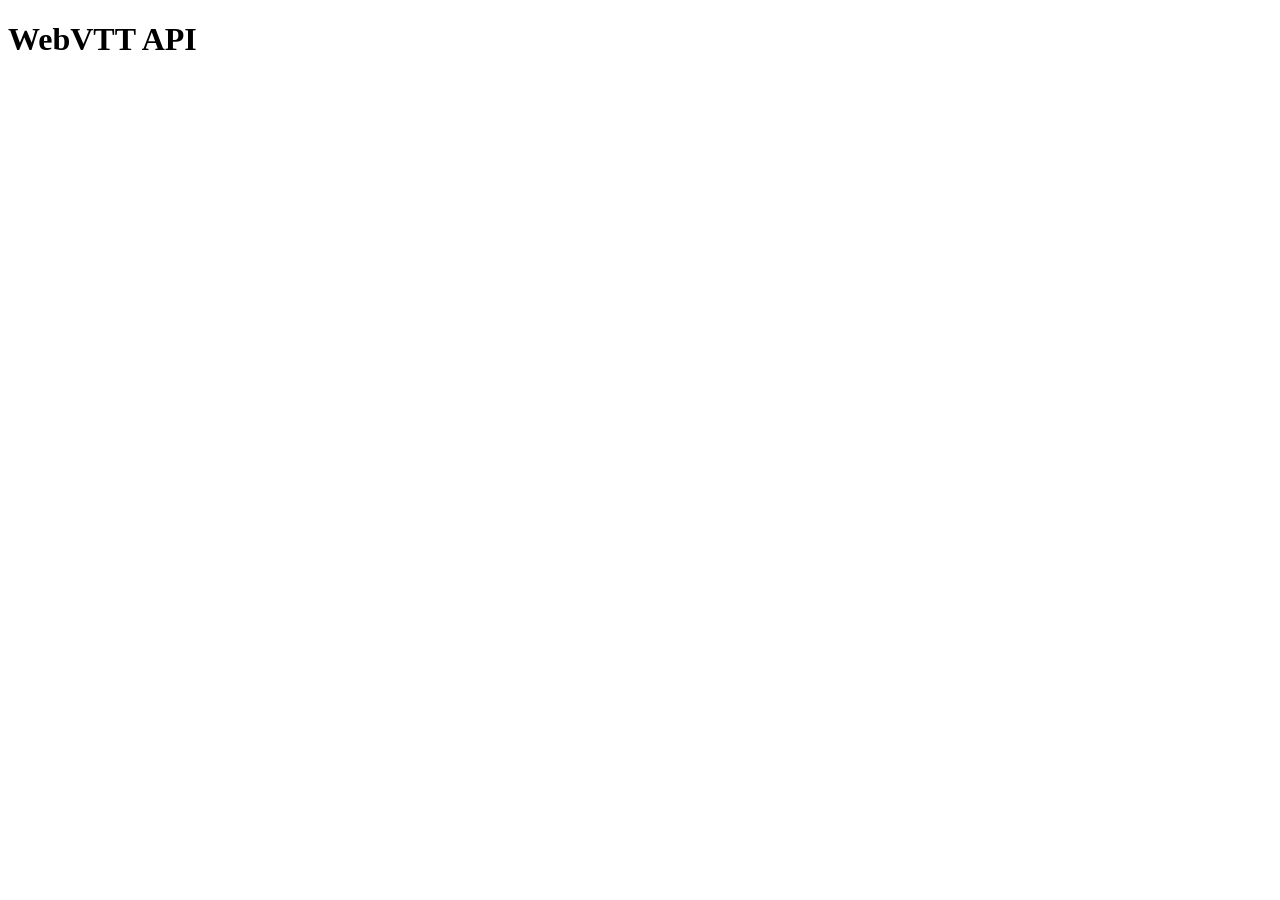
==== WebSharper.WebVTT.Sample/wwwroot/index.html @ 135d1406 "Init commit" ====
﻿<!DOCTYPE html>
<html lang="en">
<head>
    <title>WebVTT API Example</title>
    <meta charset="utf-8" />
    <meta name="viewport" content="width=device-width, initial-scale=1.0" />
    <link rel="stylesheet" type="text/css" href="Content/WebSharper.WebVTT.Sample.css" />
    <style>
        /* Don't show the not-yet-loaded templates */
        [ws-template], [ws-children-template] { display: none; }
    </style>
    <script type="module" src="Content/WebSharper.WebVTT.Sample.head.js"></script>
</head>
<body>
    <h1>WebVTT API</h1>
    <div id="main" ws-children-template="Main">
        <div ws-onafterrender="init">
            <video id="video" controls width="600">
                <source src="sample.mp4" type="video/mp4">
            </video>

            <p><strong>Current Subtitle:</strong> <span id="currentCaption">${Subtitles}</span></p>
        </div>
    </div>
    <script type="module" src="Content/WebSharper.WebVTT.Sample.min.js"></script>
</body>
</html>
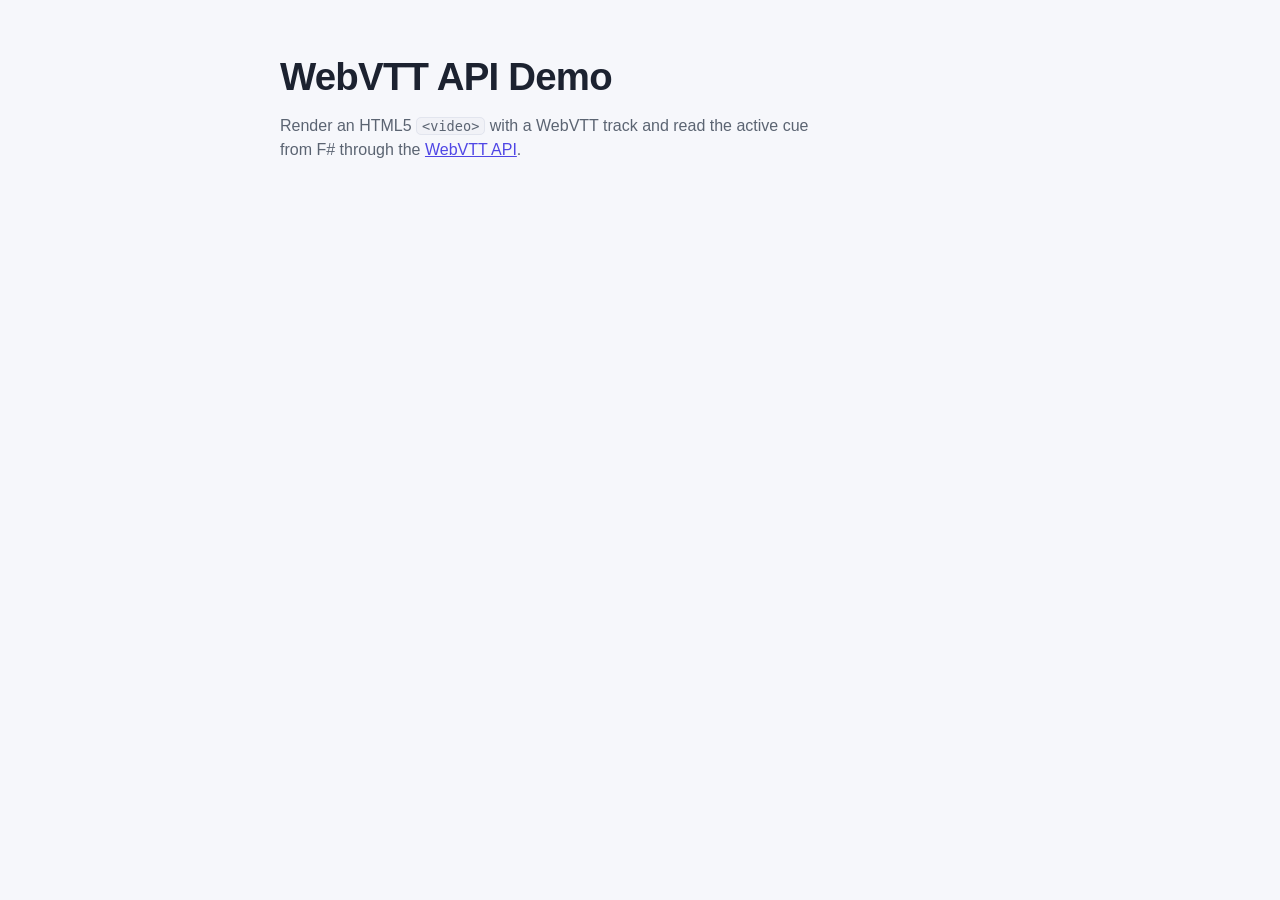
==== commit 5cfac79a: "Modernize WebVTT binding on the WebSharper 10 line - Paketify the binding and sample; pin WebSharper" ====
--- a/WebSharper.WebVTT.Sample/wwwroot/index.html
+++ b/WebSharper.WebVTT.Sample/wwwroot/index.html
@@ -1,10 +1,12 @@
 ﻿<!DOCTYPE html>
 <html lang="en">
 <head>
-    <title>WebVTT API Example</title>
+    <title>WebSharper WebVTT API Demo</title>
     <meta charset="utf-8" />
     <meta name="viewport" content="width=device-width, initial-scale=1.0" />
+    <link rel="icon" href="data:image/svg+xml,%3Csvg xmlns='http://www.w3.org/2000/svg' viewBox='0 0 16 16'%3E%3Crect width='16' height='16' rx='3' fill='%234f46e5'/%3E%3Crect x='2.5' y='4' width='11' height='8' rx='1.5' fill='white'/%3E%3Cpath d='M5 9h6v1.4H5z' fill='%234f46e5'/%3E%3C/svg%3E" />
     <link rel="stylesheet" type="text/css" href="Content/WebSharper.WebVTT.Sample.css" />
+    <link rel="stylesheet" type="text/css" href="site.css" />
     <style>
         /* Don't show the not-yet-loaded templates */
         [ws-template], [ws-children-template] { display: none; }
@@ -12,16 +14,40 @@
     <script type="module" src="Content/WebSharper.WebVTT.Sample.head.js"></script>
 </head>
 <body>
-    <h1>WebVTT API</h1>
-    <div id="main" ws-children-template="Main">
-        <div ws-onafterrender="init">
-            <video id="video" controls width="600">
-                <source src="sample.mp4" type="video/mp4">
-            </video>
+    <main class="page">
+        <header class="hero">
+            <h1>WebVTT API Demo</h1>
+            <p class="lede">
+                Render an HTML5 <code>&lt;video&gt;</code> with a WebVTT track and read the active cue
+                from F# through the
+                <a href="https://developer.mozilla.org/en-US/docs/Web/API/WebVTT_API" target="_blank" rel="noreferrer">WebVTT API</a>.
+            </p>
+        </header>
 
-            <p><strong>Current Subtitle:</strong> <span id="currentCaption">${Subtitles}</span></p>
+        <div id="main" ws-children-template="Main">
+            <section class="card">
+                <h2>Video with subtitles</h2>
+                <p class="hint">The <code>&lt;track&gt;</code> element is attached from F# and driven through <code>TextTrack</code>.</p>
+                <video class="player" controls width="600" ws-attr="VideoAttrs">
+                    <source src="sample.mp4" type="video/mp4" />
+                </video>
+            </section>
+
+            <section class="card">
+                <h2>Active cue</h2>
+                <p class="hint">Updated by the track's <code>cuechange</code> event through <code>TextTrack.oncuechange</code>.</p>
+                <p class="caption" role="status">${caption}</p>
+                <dl class="facts">
+                    <div class="fact"><dt>Text tracks</dt><dd>${trackCount}</dd></div>
+                    <div class="fact"><dt>Status</dt><dd>${trackStatus}</dd></div>
+                </dl>
+                <div class="actions">
+                    <button class="btn btn-primary" ws-onclick="playCue">Play the programmatic cue</button>
+                </div>
+                <p class="event">${lastEvent}</p>
+            </section>
         </div>
-    </div>
+    </main>
     <script type="module" src="Content/WebSharper.WebVTT.Sample.min.js"></script>
 </body>
-</html>+</html>
--- a/WebSharper.WebVTT.Sample/wwwroot/site.css
+++ b/WebSharper.WebVTT.Sample/wwwroot/site.css
@@ -0,0 +1,179 @@
+:root {
+  color-scheme: light dark;
+  --bg: #f6f7fb;
+  --surface: #ffffff;
+  --border: #e2e5ee;
+  --text: #1c2230;
+  --muted: #5b6472;
+  --primary: #4f46e5;
+  --primary-hover: #4338ca;
+  --primary-text: #ffffff;
+  --code-bg: #f1f2f7;
+  --shadow: 0 1px 2px rgba(16, 24, 40, 0.06), 0 8px 24px rgba(16, 24, 40, 0.06);
+}
+
+@media (prefers-color-scheme: dark) {
+  :root {
+    --bg: #0f1420;
+    --surface: #171d2b;
+    --border: #2a3348;
+    --text: #e7eaf2;
+    --muted: #9aa4b8;
+    --primary: #7c74f5;
+    --primary-hover: #918bff;
+    --primary-text: #0f1420;
+    --code-bg: #101725;
+    --shadow: 0 1px 2px rgba(0, 0, 0, 0.4), 0 12px 32px rgba(0, 0, 0, 0.35);
+  }
+}
+
+* {
+  box-sizing: border-box;
+}
+
+body {
+  margin: 0;
+  background: var(--bg);
+  color: var(--text);
+  font-family: -apple-system, BlinkMacSystemFont, "Segoe UI", Roboto, Helvetica, Arial, sans-serif;
+  font-size: 16px;
+  line-height: 1.5;
+  -webkit-font-smoothing: antialiased;
+}
+
+.page {
+  max-width: 760px;
+  margin: 0 auto;
+  padding: 48px 20px 64px;
+}
+
+.hero h1 {
+  margin: 0 0 8px;
+  font-size: clamp(1.8rem, 4vw, 2.4rem);
+  letter-spacing: -0.02em;
+}
+
+.hero .lede {
+  margin: 0 0 32px;
+  color: var(--muted);
+  max-width: 60ch;
+}
+
+.hero a {
+  color: var(--primary);
+}
+
+.card {
+  background: var(--surface);
+  border: 1px solid var(--border);
+  border-radius: 14px;
+  padding: 22px;
+  margin-bottom: 20px;
+  box-shadow: var(--shadow);
+}
+
+.card h2 {
+  margin: 0 0 6px;
+  font-size: 1.1rem;
+}
+
+.card .hint {
+  margin: 0 0 14px;
+  color: var(--muted);
+  font-size: 0.9rem;
+}
+
+.player {
+  display: block;
+  width: 100%;
+  max-width: 600px;
+  border-radius: 10px;
+  background: #000;
+}
+
+.caption {
+  margin: 0 0 16px;
+  padding: 14px 16px;
+  min-height: 52px;
+  display: flex;
+  align-items: center;
+  background: var(--code-bg);
+  border: 1px solid var(--border);
+  border-radius: 10px;
+  font-size: 1.05rem;
+  font-weight: 600;
+}
+
+.facts {
+  margin: 0;
+  display: grid;
+  gap: 6px;
+}
+
+.fact {
+  display: flex;
+  gap: 10px;
+}
+
+.fact dt {
+  min-width: 110px;
+  color: var(--muted);
+}
+
+.fact dd {
+  margin: 0;
+}
+
+.actions {
+  display: flex;
+  flex-wrap: wrap;
+  gap: 10px;
+  margin-top: 16px;
+}
+
+.btn {
+  appearance: none;
+  border: 1px solid var(--border);
+  background: var(--surface);
+  color: var(--text);
+  padding: 9px 18px;
+  border-radius: 10px;
+  font: inherit;
+  font-weight: 600;
+  cursor: pointer;
+  transition: background-color 120ms ease, border-color 120ms ease, transform 120ms ease;
+}
+
+.btn:hover {
+  border-color: var(--primary);
+}
+
+.btn:active {
+  transform: translateY(1px);
+}
+
+.btn-primary {
+  background: var(--primary);
+  border-color: var(--primary);
+  color: var(--primary-text);
+}
+
+.btn-primary:hover {
+  background: var(--primary-hover);
+  border-color: var(--primary-hover);
+}
+
+.event {
+  margin: 14px 0 0;
+  color: var(--muted);
+  font-size: 0.85rem;
+  font-style: italic;
+}
+
+code {
+  background: var(--code-bg);
+  border: 1px solid var(--border);
+  border-radius: 5px;
+  padding: 0 5px;
+  font-size: 0.85em;
+}
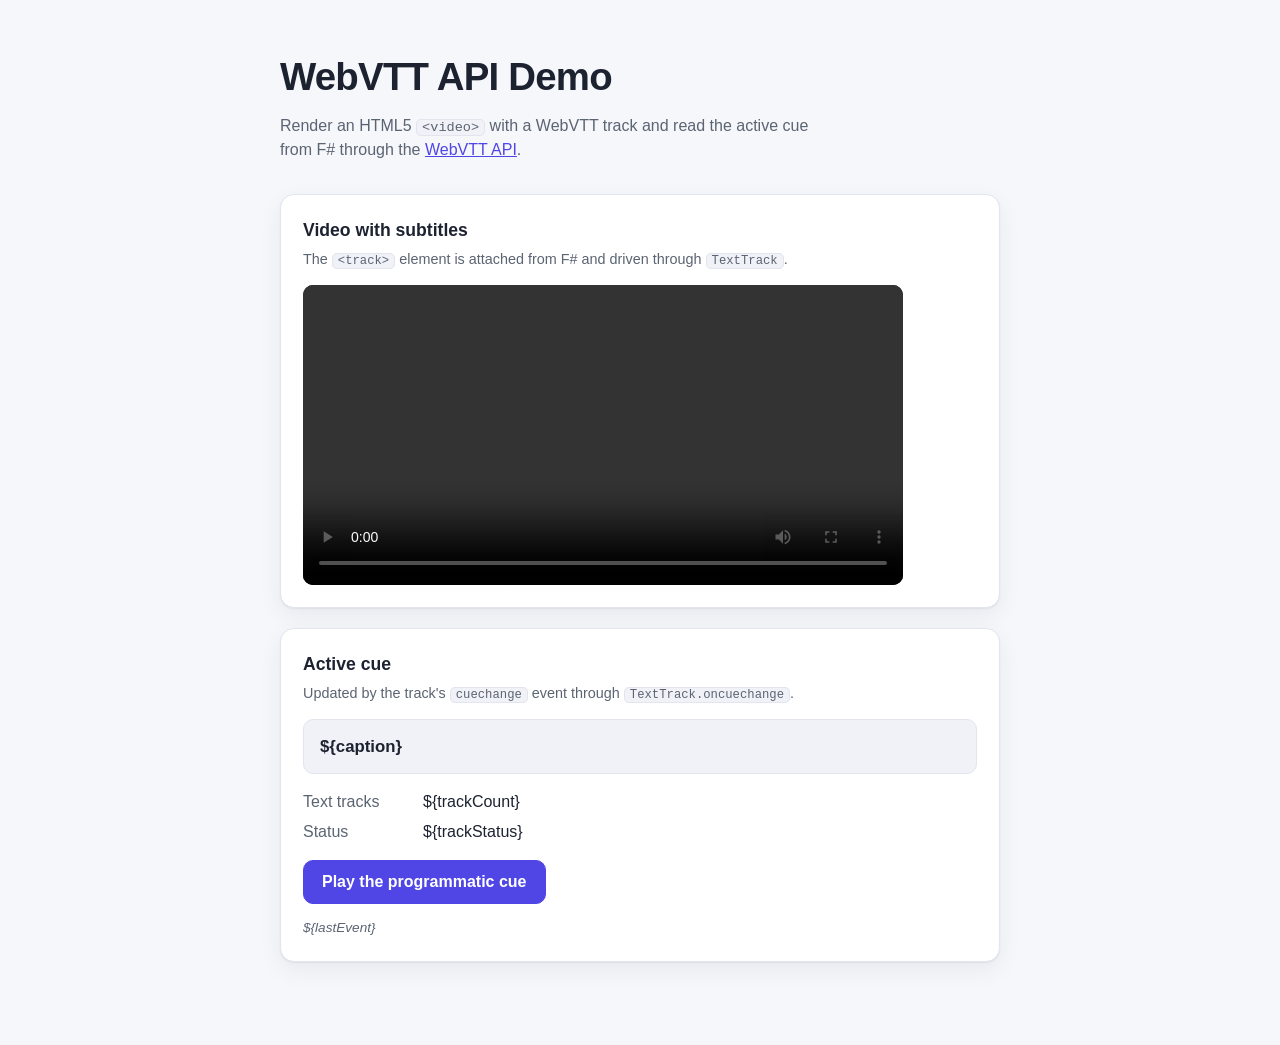
==== commit b64675cc: "Use template .Bind() and a light-only sample theme" ====
--- a/WebSharper.WebVTT.Sample/wwwroot/index.html
+++ b/WebSharper.WebVTT.Sample/wwwroot/index.html
@@ -7,10 +7,6 @@
     <link rel="icon" href="data:image/svg+xml,%3Csvg xmlns='http://www.w3.org/2000/svg' viewBox='0 0 16 16'%3E%3Crect width='16' height='16' rx='3' fill='%234f46e5'/%3E%3Crect x='2.5' y='4' width='11' height='8' rx='1.5' fill='white'/%3E%3Cpath d='M5 9h6v1.4H5z' fill='%234f46e5'/%3E%3C/svg%3E" />
     <link rel="stylesheet" type="text/css" href="Content/WebSharper.WebVTT.Sample.css" />
     <link rel="stylesheet" type="text/css" href="site.css" />
-    <style>
-        /* Don't show the not-yet-loaded templates */
-        [ws-template], [ws-children-template] { display: none; }
-    </style>
     <script type="module" src="Content/WebSharper.WebVTT.Sample.head.js"></script>
 </head>
 <body>
@@ -24,29 +20,27 @@
             </p>
         </header>
 
-        <div id="main" ws-children-template="Main">
-            <section class="card">
-                <h2>Video with subtitles</h2>
-                <p class="hint">The <code>&lt;track&gt;</code> element is attached from F# and driven through <code>TextTrack</code>.</p>
-                <video class="player" controls width="600" ws-attr="VideoAttrs">
-                    <source src="sample.mp4" type="video/mp4" />
-                </video>
-            </section>
+        <section class="card">
+            <h2>Video with subtitles</h2>
+            <p class="hint">The <code>&lt;track&gt;</code> element is attached from F# and driven through <code>TextTrack</code>.</p>
+            <video class="player" controls width="600" ws-attr="VideoAttrs">
+                <source src="sample.mp4" type="video/mp4" />
+            </video>
+        </section>
 
-            <section class="card">
-                <h2>Active cue</h2>
-                <p class="hint">Updated by the track's <code>cuechange</code> event through <code>TextTrack.oncuechange</code>.</p>
-                <p class="caption" role="status">${caption}</p>
-                <dl class="facts">
-                    <div class="fact"><dt>Text tracks</dt><dd>${trackCount}</dd></div>
-                    <div class="fact"><dt>Status</dt><dd>${trackStatus}</dd></div>
-                </dl>
-                <div class="actions">
-                    <button class="btn btn-primary" ws-onclick="playCue">Play the programmatic cue</button>
-                </div>
-                <p class="event">${lastEvent}</p>
-            </section>
-        </div>
+        <section class="card">
+            <h2>Active cue</h2>
+            <p class="hint">Updated by the track's <code>cuechange</code> event through <code>TextTrack.oncuechange</code>.</p>
+            <p class="caption" role="status">${caption}</p>
+            <dl class="facts">
+                <div class="fact"><dt>Text tracks</dt><dd>${trackCount}</dd></div>
+                <div class="fact"><dt>Status</dt><dd>${trackStatus}</dd></div>
+            </dl>
+            <div class="actions">
+                <button class="btn btn-primary" ws-onclick="playCue">Play the programmatic cue</button>
+            </div>
+            <p class="event">${lastEvent}</p>
+        </section>
     </main>
     <script type="module" src="Content/WebSharper.WebVTT.Sample.min.js"></script>
 </body>
--- a/WebSharper.WebVTT.Sample/wwwroot/site.css
+++ b/WebSharper.WebVTT.Sample/wwwroot/site.css
@@ -1,5 +1,5 @@
 :root {
-  color-scheme: light dark;
+  color-scheme: light;
   --bg: #f6f7fb;
   --surface: #ffffff;
   --border: #e2e5ee;
@@ -12,20 +12,6 @@
   --shadow: 0 1px 2px rgba(16, 24, 40, 0.06), 0 8px 24px rgba(16, 24, 40, 0.06);
 }
 
-@media (prefers-color-scheme: dark) {
-  :root {
-    --bg: #0f1420;
-    --surface: #171d2b;
-    --border: #2a3348;
-    --text: #e7eaf2;
-    --muted: #9aa4b8;
-    --primary: #7c74f5;
-    --primary-hover: #918bff;
-    --primary-text: #0f1420;
-    --code-bg: #101725;
-    --shadow: 0 1px 2px rgba(0, 0, 0, 0.4), 0 12px 32px rgba(0, 0, 0, 0.35);
-  }
-}
 
 * {
   box-sizing: border-box;
